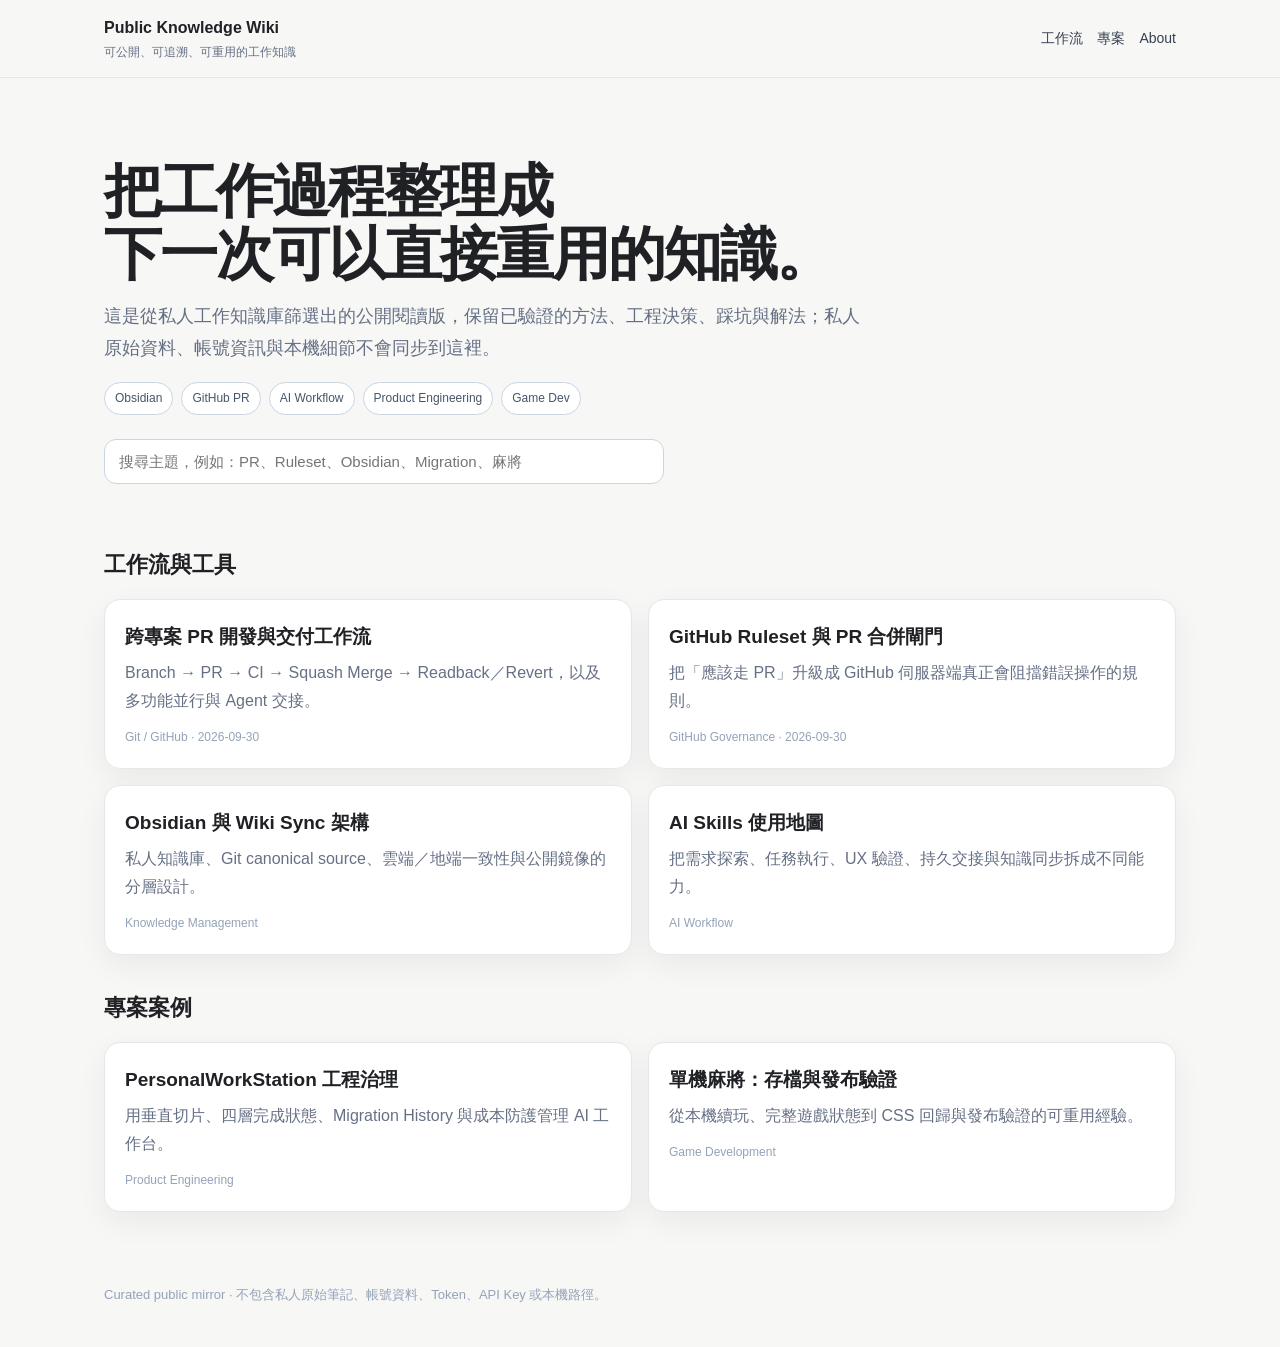
==== index.html @ be05112d "feat: add public wiki site shell" ====
<!doctype html><html lang="zh-Hant"><head><meta charset="utf-8"><meta name="viewport" content="width=device-width,initial-scale=1"><meta name="description" content="產品工程、AI 工作流、GitHub 治理與遊戲開發的公開知識庫"><title>Public Knowledge Wiki</title><link rel="stylesheet" href="styles.css"></head><body>
<header class="site-header"><div class="header-inner"><a class="brand" href="index.html">Public Knowledge Wiki<small>可公開、可追溯、可重用的工作知識</small></a><nav><a href="#workflows">工作流</a><a href="#projects">專案</a><a href="README.md">About</a></nav></div></header>
<main class="container"><section class="hero"><h1>把工作過程整理成<br>下一次可以直接重用的知識。</h1><p>這是從私人工作知識庫篩選出的公開閱讀版，保留已驗證的方法、工程決策、踩坑與解法；私人原始資料、帳號資訊與本機細節不會同步到這裡。</p><div class="badges"><span class="badge">Obsidian</span><span class="badge">GitHub PR</span><span class="badge">AI Workflow</span><span class="badge">Product Engineering</span><span class="badge">Game Dev</span></div><div class="search"><input id="site-search" type="search" placeholder="搜尋主題，例如：PR、Ruleset、Obsidian、Migration、麻將"></div></section>
<h2 class="section-title" id="workflows">工作流與工具</h2><section class="grid">
<a class="card" data-search="PR branch CI squash merge revert 多 agent 工作流" href="articles/cross-project-pr.html"><h2>跨專案 PR 開發與交付工作流</h2><p>Branch → PR → CI → Squash Merge → Readback／Revert，以及多功能並行與 Agent 交接。</p><div class="meta">Git / GitHub · 2026-09-30</div></a>
<a class="card" data-search="GitHub Ruleset protection status check verify branch protection" href="articles/github-ruleset.html"><h2>GitHub Ruleset 與 PR 合併閘門</h2><p>把「應該走 PR」升級成 GitHub 伺服器端真正會阻擋錯誤操作的規則。</p><div class="meta">GitHub Governance · 2026-09-30</div></a>
<a class="card" data-search="Obsidian wiki sync knowledge base GitHub private public" href="articles/obsidian-wiki-sync.html"><h2>Obsidian 與 Wiki Sync 架構</h2><p>私人知識庫、Git canonical source、雲端／地端一致性與公開鏡像的分層設計。</p><div class="meta">Knowledge Management</div></a>
<a class="card" data-search="skills agent workflow superpowers karpathy wiki execution handoff" href="articles/skills.html"><h2>AI Skills 使用地圖</h2><p>把需求探索、任務執行、UX 驗證、持久交接與知識同步拆成不同能力。</p><div class="meta">AI Workflow</div></a></section>
<h2 class="section-title" id="projects">專案案例</h2><section class="grid">
<a class="card" data-search="PersonalWorkStation Supabase Calendar Migration Guest Preview AI workstation" href="articles/personal-workstation.html"><h2>PersonalWorkStation 工程治理</h2><p>用垂直切片、四層完成狀態、Migration History 與成本防護管理 AI 工作台。</p><div class="meta">Product Engineering</div></a>
<a class="card" data-search="mahjong 麻將 save game CSS GitHub Pages local save" href="articles/mahjong.html"><h2>單機麻將：存檔與發布驗證</h2><p>從本機續玩、完整遊戲狀態到 CSS 回歸與發布驗證的可重用經驗。</p><div class="meta">Game Development</div></a></section></main>
<footer class="footer">Curated public mirror · 不包含私人原始筆記、帳號資料、Token、API Key 或本機路徑。</footer><script src="script.js"></script></body></html>
---- styles.css ----
:root{--bg:#f7f7f5;--panel:#fff;--text:#202124;--muted:#667085;--line:#e6e7eb;--accent:#2563eb;--accent-soft:#eff6ff;--code:#111827;--shadow:0 10px 30px rgba(15,23,42,.06)}
*{box-sizing:border-box}html{scroll-behavior:smooth}body{margin:0;font-family:Inter,-apple-system,BlinkMacSystemFont,"Segoe UI","Noto Sans TC",sans-serif;background:var(--bg);color:var(--text);line-height:1.75}a{color:var(--accent);text-decoration:none}a:hover{text-decoration:underline}
.site-header{position:sticky;top:0;z-index:20;background:rgba(247,247,245,.92);backdrop-filter:blur(12px);border-bottom:1px solid var(--line)}.header-inner{max-width:1120px;margin:auto;padding:14px 24px;display:flex;align-items:center;gap:20px;justify-content:space-between}.brand{font-weight:750;color:var(--text)}.brand small{display:block;color:var(--muted);font-weight:500;font-size:12px}nav{display:flex;gap:14px;flex-wrap:wrap}nav a{color:#374151;font-size:14px}
.container{max-width:1120px;margin:auto;padding:48px 24px 72px}.hero{padding:34px 0 28px}.hero h1{font-size:clamp(34px,5vw,58px);line-height:1.08;margin:0 0 16px;letter-spacing:-.035em}.hero p{max-width:760px;color:var(--muted);font-size:18px;margin:0}.badges{display:flex;gap:8px;flex-wrap:wrap;margin-top:18px}.badge{padding:5px 10px;border:1px solid #cbd5e1;border-radius:999px;background:#fff;font-size:12px;color:#475569}
.section-title{margin:34px 0 14px;font-size:22px}.grid{display:grid;grid-template-columns:repeat(2,minmax(0,1fr));gap:16px}.card{display:block;background:var(--panel);border:1px solid var(--line);border-radius:16px;padding:20px;box-shadow:var(--shadow);transition:.18s transform,.18s border-color;color:inherit}.card:hover{transform:translateY(-2px);border-color:#cbd5e1;text-decoration:none}.card h2{font-size:19px;margin:0 0 6px}.card p{margin:0;color:var(--muted)}.card .meta{margin-top:12px;font-size:12px;color:#94a3b8}
.article{max-width:820px;margin:auto;background:var(--panel);border:1px solid var(--line);border-radius:18px;padding:clamp(24px,5vw,48px);box-shadow:var(--shadow)}.article h1{font-size:clamp(30px,4vw,44px);line-height:1.15;margin-top:0;letter-spacing:-.025em}.article h2{margin-top:36px;font-size:24px}.article h3{margin-top:26px;font-size:19px}.article p,.article li{color:#374151}.article table{width:100%;border-collapse:collapse;margin:18px 0;font-size:14px}.article th,.article td{border:1px solid var(--line);padding:10px;vertical-align:top;text-align:left}.article th{background:#f8fafc}.article code{background:#f1f5f9;border-radius:5px;padding:2px 5px;font-size:.92em}.article pre{background:var(--code);color:#e5e7eb;padding:16px;border-radius:12px;overflow:auto}.article pre code{background:transparent;color:inherit;padding:0}
.callout{border-left:4px solid var(--accent);background:var(--accent-soft);padding:14px 16px;border-radius:10px;margin:20px 0}.muted{color:var(--muted)}.footer{max-width:1120px;margin:auto;padding:0 24px 40px;color:#94a3b8;font-size:13px}.search{margin-top:24px;max-width:560px}.search input{width:100%;padding:13px 14px;border:1px solid #cbd5e1;border-radius:12px;background:#fff;font-size:15px}
@media(max-width:760px){.grid{grid-template-columns:1fr}.header-inner{align-items:flex-start;flex-direction:column}.container{padding-top:28px}.article{border-radius:0;border-left:0;border-right:0}.hero{padding-top:18px}}
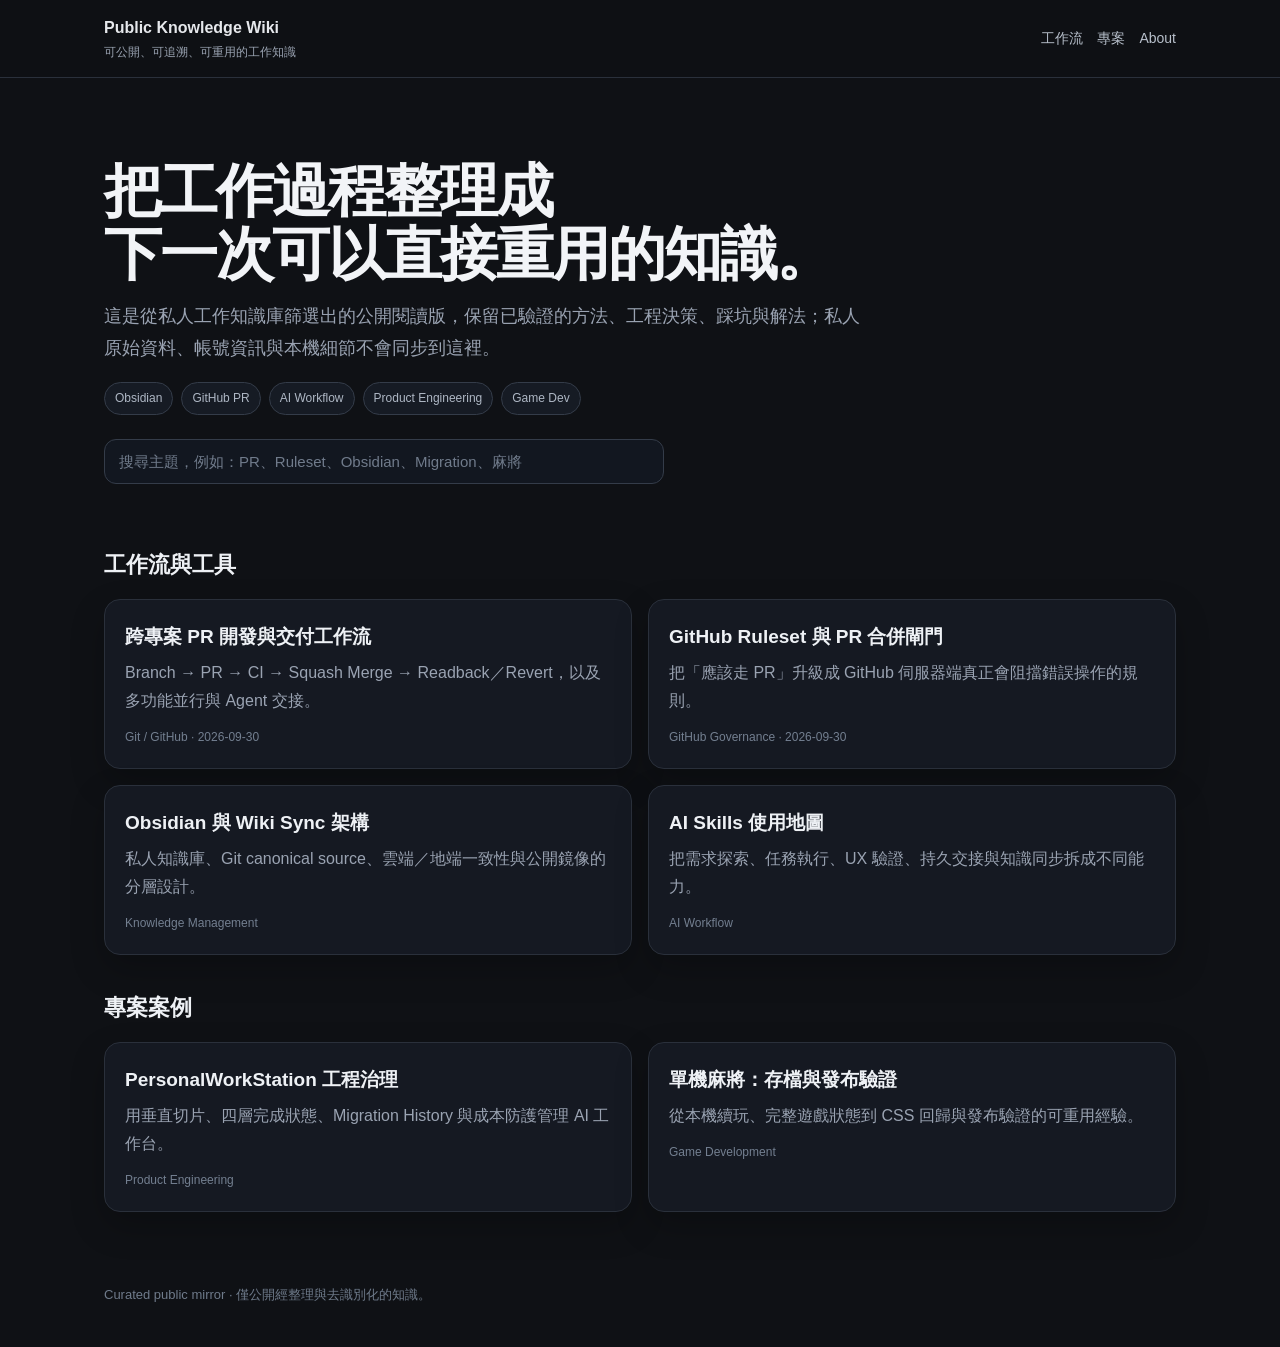
==== commit 92944aa1: "feat: make homepage titles configurable" ====
--- a/index.html
+++ b/index.html
@@ -1,12 +1,12 @@
 <!doctype html><html lang="zh-Hant"><head><meta charset="utf-8"><meta name="viewport" content="width=device-width,initial-scale=1"><meta name="description" content="產品工程、AI 工作流、GitHub 治理與遊戲開發的公開知識庫"><title>Public Knowledge Wiki</title><link rel="stylesheet" href="styles.css"></head><body>
-<header class="site-header"><div class="header-inner"><a class="brand" href="index.html">Public Knowledge Wiki<small>可公開、可追溯、可重用的工作知識</small></a><nav><a href="#workflows">工作流</a><a href="#projects">專案</a><a href="README.md">About</a></nav></div></header>
-<main class="container"><section class="hero"><h1>把工作過程整理成<br>下一次可以直接重用的知識。</h1><p>這是從私人工作知識庫篩選出的公開閱讀版，保留已驗證的方法、工程決策、踩坑與解法；私人原始資料、帳號資訊與本機細節不會同步到這裡。</p><div class="badges"><span class="badge">Obsidian</span><span class="badge">GitHub PR</span><span class="badge">AI Workflow</span><span class="badge">Product Engineering</span><span class="badge">Game Dev</span></div><div class="search"><input id="site-search" type="search" placeholder="搜尋主題，例如：PR、Ruleset、Obsidian、Migration、麻將"></div></section>
-<h2 class="section-title" id="workflows">工作流與工具</h2><section class="grid">
-<a class="card" data-search="PR branch CI squash merge revert 多 agent 工作流" href="articles/cross-project-pr.html"><h2>跨專案 PR 開發與交付工作流</h2><p>Branch → PR → CI → Squash Merge → Readback／Revert，以及多功能並行與 Agent 交接。</p><div class="meta">Git / GitHub · 2026-09-30</div></a>
-<a class="card" data-search="GitHub Ruleset protection status check verify branch protection" href="articles/github-ruleset.html"><h2>GitHub Ruleset 與 PR 合併閘門</h2><p>把「應該走 PR」升級成 GitHub 伺服器端真正會阻擋錯誤操作的規則。</p><div class="meta">GitHub Governance · 2026-09-30</div></a>
-<a class="card" data-search="Obsidian wiki sync knowledge base GitHub private public" href="articles/obsidian-wiki-sync.html"><h2>Obsidian 與 Wiki Sync 架構</h2><p>私人知識庫、Git canonical source、雲端／地端一致性與公開鏡像的分層設計。</p><div class="meta">Knowledge Management</div></a>
-<a class="card" data-search="skills agent workflow superpowers karpathy wiki execution handoff" href="articles/skills.html"><h2>AI Skills 使用地圖</h2><p>把需求探索、任務執行、UX 驗證、持久交接與知識同步拆成不同能力。</p><div class="meta">AI Workflow</div></a></section>
-<h2 class="section-title" id="projects">專案案例</h2><section class="grid">
-<a class="card" data-search="PersonalWorkStation Supabase Calendar Migration Guest Preview AI workstation" href="articles/personal-workstation.html"><h2>PersonalWorkStation 工程治理</h2><p>用垂直切片、四層完成狀態、Migration History 與成本防護管理 AI 工作台。</p><div class="meta">Product Engineering</div></a>
-<a class="card" data-search="mahjong 麻將 save game CSS GitHub Pages local save" href="articles/mahjong.html"><h2>單機麻將：存檔與發布驗證</h2><p>從本機續玩、完整遊戲狀態到 CSS 回歸與發布驗證的可重用經驗。</p><div class="meta">Game Development</div></a></section></main>
-<footer class="footer">Curated public mirror · 不包含私人原始筆記、帳號資料、Token、API Key 或本機路徑。</footer><script src="script.js"></script></body></html>+<header class="site-header"><div class="header-inner"><a class="brand" href="index.html"><span data-config="site.title">Public Knowledge Wiki</span><small data-config="site.subtitle">可公開、可追溯、可重用的工作知識</small></a><nav><a href="#workflows" data-config="nav.workflows">工作流</a><a href="#projects" data-config="nav.projects">專案</a><a href="README.md" data-config="nav.about">About</a></nav></div></header>
+<main class="container"><section class="hero"><h1 data-config="hero.title" data-config-html="true">把工作過程整理成<br>下一次可以直接重用的知識。</h1><p data-config="hero.description">這是從私人工作知識庫篩選出的公開閱讀版，保留已驗證的方法、工程決策、踩坑與解法；私人原始資料、帳號資訊與本機細節不會同步到這裡。</p><div class="badges"><span class="badge">Obsidian</span><span class="badge">GitHub PR</span><span class="badge">AI Workflow</span><span class="badge">Product Engineering</span><span class="badge">Game Dev</span></div><div class="search"><input id="site-search" type="search" placeholder="搜尋主題，例如：PR、Ruleset、Obsidian、Migration、麻將"></div></section>
+<h2 class="section-title" id="workflows" data-config="sections.workflows">工作流與工具</h2><section class="grid">
+<a class="card" data-search="PR branch CI squash merge revert 多 agent 工作流" href="articles/cross-project-pr.html"><h2 data-config="cards.crossProject">跨專案 PR 開發與交付工作流</h2><p>Branch → PR → CI → Squash Merge → Readback／Revert，以及多功能並行與 Agent 交接。</p><div class="meta">Git / GitHub · 2026-09-30</div></a>
+<a class="card" data-search="GitHub Ruleset protection status check verify branch protection" href="articles/github-ruleset.html"><h2 data-config="cards.ruleset">GitHub Ruleset 與 PR 合併閘門</h2><p>把「應該走 PR」升級成 GitHub 伺服器端真正會阻擋錯誤操作的規則。</p><div class="meta">GitHub Governance · 2026-09-30</div></a>
+<a class="card" data-search="Obsidian wiki sync knowledge base GitHub private public" href="articles/obsidian-wiki-sync.html"><h2 data-config="cards.obsidian">Obsidian 與 Wiki Sync 架構</h2><p>私人知識庫、Git canonical source、雲端／地端一致性與公開鏡像的分層設計。</p><div class="meta">Knowledge Management</div></a>
+<a class="card" data-search="skills agent workflow superpowers karpathy wiki execution handoff" href="articles/skills.html"><h2 data-config="cards.skills">AI Skills 使用地圖</h2><p>把需求探索、任務執行、UX 驗證、持久交接與知識同步拆成不同能力。</p><div class="meta">AI Workflow</div></a></section>
+<h2 class="section-title" id="projects" data-config="sections.projects">專案案例</h2><section class="grid">
+<a class="card" data-search="PersonalWorkStation Supabase Calendar Migration Guest Preview AI workstation" href="articles/personal-workstation.html"><h2 data-config="cards.workstation">PersonalWorkStation 工程治理</h2><p>用垂直切片、四層完成狀態、Migration History 與成本防護管理 AI 工作台。</p><div class="meta">Product Engineering</div></a>
+<a class="card" data-search="mahjong 麻將 save game CSS GitHub Pages local save" href="articles/mahjong.html"><h2 data-config="cards.mahjong">單機麻將：存檔與發布驗證</h2><p>從本機續玩、完整遊戲狀態到 CSS 回歸與發布驗證的可重用經驗。</p><div class="meta">Game Development</div></a></section></main>
+<footer class="footer" data-config="footer">Curated public mirror · 僅公開經整理與去識別化的知識。</footer><script src="site-config.js"></script><script src="script.js"></script></body></html>
--- a/styles.css
+++ b/styles.css
@@ -1,8 +1,39 @@
-:root{--bg:#f7f7f5;--panel:#fff;--text:#202124;--muted:#667085;--line:#e6e7eb;--accent:#2563eb;--accent-soft:#eff6ff;--code:#111827;--shadow:0 10px 30px rgba(15,23,42,.06)}
-*{box-sizing:border-box}html{scroll-behavior:smooth}body{margin:0;font-family:Inter,-apple-system,BlinkMacSystemFont,"Segoe UI","Noto Sans TC",sans-serif;background:var(--bg);color:var(--text);line-height:1.75}a{color:var(--accent);text-decoration:none}a:hover{text-decoration:underline}
-.site-header{position:sticky;top:0;z-index:20;background:rgba(247,247,245,.92);backdrop-filter:blur(12px);border-bottom:1px solid var(--line)}.header-inner{max-width:1120px;margin:auto;padding:14px 24px;display:flex;align-items:center;gap:20px;justify-content:space-between}.brand{font-weight:750;color:var(--text)}.brand small{display:block;color:var(--muted);font-weight:500;font-size:12px}nav{display:flex;gap:14px;flex-wrap:wrap}nav a{color:#374151;font-size:14px}
-.container{max-width:1120px;margin:auto;padding:48px 24px 72px}.hero{padding:34px 0 28px}.hero h1{font-size:clamp(34px,5vw,58px);line-height:1.08;margin:0 0 16px;letter-spacing:-.035em}.hero p{max-width:760px;color:var(--muted);font-size:18px;margin:0}.badges{display:flex;gap:8px;flex-wrap:wrap;margin-top:18px}.badge{padding:5px 10px;border:1px solid #cbd5e1;border-radius:999px;background:#fff;font-size:12px;color:#475569}
-.section-title{margin:34px 0 14px;font-size:22px}.grid{display:grid;grid-template-columns:repeat(2,minmax(0,1fr));gap:16px}.card{display:block;background:var(--panel);border:1px solid var(--line);border-radius:16px;padding:20px;box-shadow:var(--shadow);transition:.18s transform,.18s border-color;color:inherit}.card:hover{transform:translateY(-2px);border-color:#cbd5e1;text-decoration:none}.card h2{font-size:19px;margin:0 0 6px}.card p{margin:0;color:var(--muted)}.card .meta{margin-top:12px;font-size:12px;color:#94a3b8}
-.article{max-width:820px;margin:auto;background:var(--panel);border:1px solid var(--line);border-radius:18px;padding:clamp(24px,5vw,48px);box-shadow:var(--shadow)}.article h1{font-size:clamp(30px,4vw,44px);line-height:1.15;margin-top:0;letter-spacing:-.025em}.article h2{margin-top:36px;font-size:24px}.article h3{margin-top:26px;font-size:19px}.article p,.article li{color:#374151}.article table{width:100%;border-collapse:collapse;margin:18px 0;font-size:14px}.article th,.article td{border:1px solid var(--line);padding:10px;vertical-align:top;text-align:left}.article th{background:#f8fafc}.article code{background:#f1f5f9;border-radius:5px;padding:2px 5px;font-size:.92em}.article pre{background:var(--code);color:#e5e7eb;padding:16px;border-radius:12px;overflow:auto}.article pre code{background:transparent;color:inherit;padding:0}
-.callout{border-left:4px solid var(--accent);background:var(--accent-soft);padding:14px 16px;border-radius:10px;margin:20px 0}.muted{color:var(--muted)}.footer{max-width:1120px;margin:auto;padding:0 24px 40px;color:#94a3b8;font-size:13px}.search{margin-top:24px;max-width:560px}.search input{width:100%;padding:13px 14px;border:1px solid #cbd5e1;border-radius:12px;background:#fff;font-size:15px}
-@media(max-width:760px){.grid{grid-template-columns:1fr}.header-inner{align-items:flex-start;flex-direction:column}.container{padding-top:28px}.article{border-radius:0;border-left:0;border-right:0}.hero{padding-top:18px}}+:root{
+  color-scheme:dark;
+  --bg:#0f1115;
+  --panel:#151922;
+  --panel-soft:#11151c;
+  --text:#e6e8ec;
+  --muted:#9aa3b2;
+  --line:#2a303b;
+  --accent:#7aa2f7;
+  --accent-hover:#9bb7ff;
+  --accent-soft:rgba(122,162,247,.12);
+  --code:#0b0e13;
+  --shadow:0 14px 34px rgba(0,0,0,.22);
+}
+*{box-sizing:border-box}
+html{scroll-behavior:smooth;background:var(--bg)}
+body{margin:0;font-family:Inter,-apple-system,BlinkMacSystemFont,"Segoe UI","Noto Sans TC",sans-serif;background:var(--bg);color:var(--text);line-height:1.75}
+a{color:var(--accent);text-decoration:none}a:hover{color:var(--accent-hover);text-decoration:underline}
+.site-header{position:sticky;top:0;z-index:20;background:rgba(15,17,21,.9);backdrop-filter:blur(12px);border-bottom:1px solid var(--line)}
+.header-inner{max-width:1120px;margin:auto;padding:14px 24px;display:flex;align-items:center;gap:20px;justify-content:space-between}
+.brand{font-weight:750;color:var(--text)}.brand:hover{text-decoration:none;color:#fff}.brand small{display:block;color:var(--muted);font-weight:500;font-size:12px}
+nav{display:flex;gap:14px;flex-wrap:wrap}nav a{color:#b8c0cc;font-size:14px}
+.container{max-width:1120px;margin:auto;padding:48px 24px 72px}
+.hero{padding:34px 0 28px}.hero h1{font-size:clamp(34px,5vw,58px);line-height:1.08;margin:0 0 16px;letter-spacing:-.035em;color:#f2f4f7}.hero p{max-width:760px;color:var(--muted);font-size:18px;margin:0}
+.badges{display:flex;gap:8px;flex-wrap:wrap;margin-top:18px}.badge{padding:5px 10px;border:1px solid #343c49;border-radius:999px;background:#161b24;font-size:12px;color:#aeb7c4}
+.section-title{margin:34px 0 14px;font-size:22px;color:#eef1f5}
+.grid{display:grid;grid-template-columns:repeat(2,minmax(0,1fr));gap:16px}
+.card{display:block;background:var(--panel);border:1px solid var(--line);border-radius:16px;padding:20px;box-shadow:var(--shadow);transition:.18s transform,.18s border-color,.18s background;color:inherit}
+.card:hover{transform:translateY(-2px);border-color:#3c4656;background:#181e28;text-decoration:none}.card h2{font-size:19px;margin:0 0 6px;color:#eef1f5}.card p{margin:0;color:var(--muted)}.card .meta{margin-top:12px;font-size:12px;color:#737f90}
+.article{max-width:820px;margin:auto;background:var(--panel);border:1px solid var(--line);border-radius:18px;padding:clamp(24px,5vw,48px);box-shadow:var(--shadow)}
+.article h1{font-size:clamp(30px,4vw,44px);line-height:1.15;margin-top:0;letter-spacing:-.025em;color:#f2f4f7}.article h2{margin-top:36px;font-size:24px;color:#e9edf2}.article h3{margin-top:26px;font-size:19px;color:#e9edf2}
+.article p,.article li{color:#c1c8d2}.article strong{color:#eef1f5}
+.article table{width:100%;border-collapse:collapse;margin:18px 0;font-size:14px}.article th,.article td{border:1px solid var(--line);padding:10px;vertical-align:top;text-align:left}.article th{background:#1a202a;color:#e9edf2}.article td{background:#141922;color:#c5ccd6}
+.article code{background:#202735;color:#d8e3f8;border-radius:5px;padding:2px 5px;font-size:.92em}.article pre{background:var(--code);color:#d9e0e8;padding:16px;border:1px solid #202733;border-radius:12px;overflow:auto}.article pre code{background:transparent;color:inherit;padding:0}
+.callout{border-left:4px solid var(--accent);background:var(--accent-soft);padding:14px 16px;border-radius:10px;margin:20px 0}.muted{color:var(--muted)}
+.footer{max-width:1120px;margin:auto;padding:0 24px 40px;color:#6f7b8b;font-size:13px}
+.search{margin-top:24px;max-width:560px}.search input{width:100%;padding:13px 14px;border:1px solid #343c49;border-radius:12px;background:#121720;color:#e6e8ec;font-size:15px;outline:none}.search input::placeholder{color:#707b8b}.search input:focus{border-color:#587ac0;box-shadow:0 0 0 3px rgba(122,162,247,.11)}
+::selection{background:rgba(122,162,247,.3);color:#fff}
+@media(max-width:760px){.grid{grid-template-columns:1fr}.header-inner{align-items:flex-start;flex-direction:column}.container{padding-top:28px}.article{border-radius:0;border-left:0;border-right:0}.hero{padding-top:18px}}
